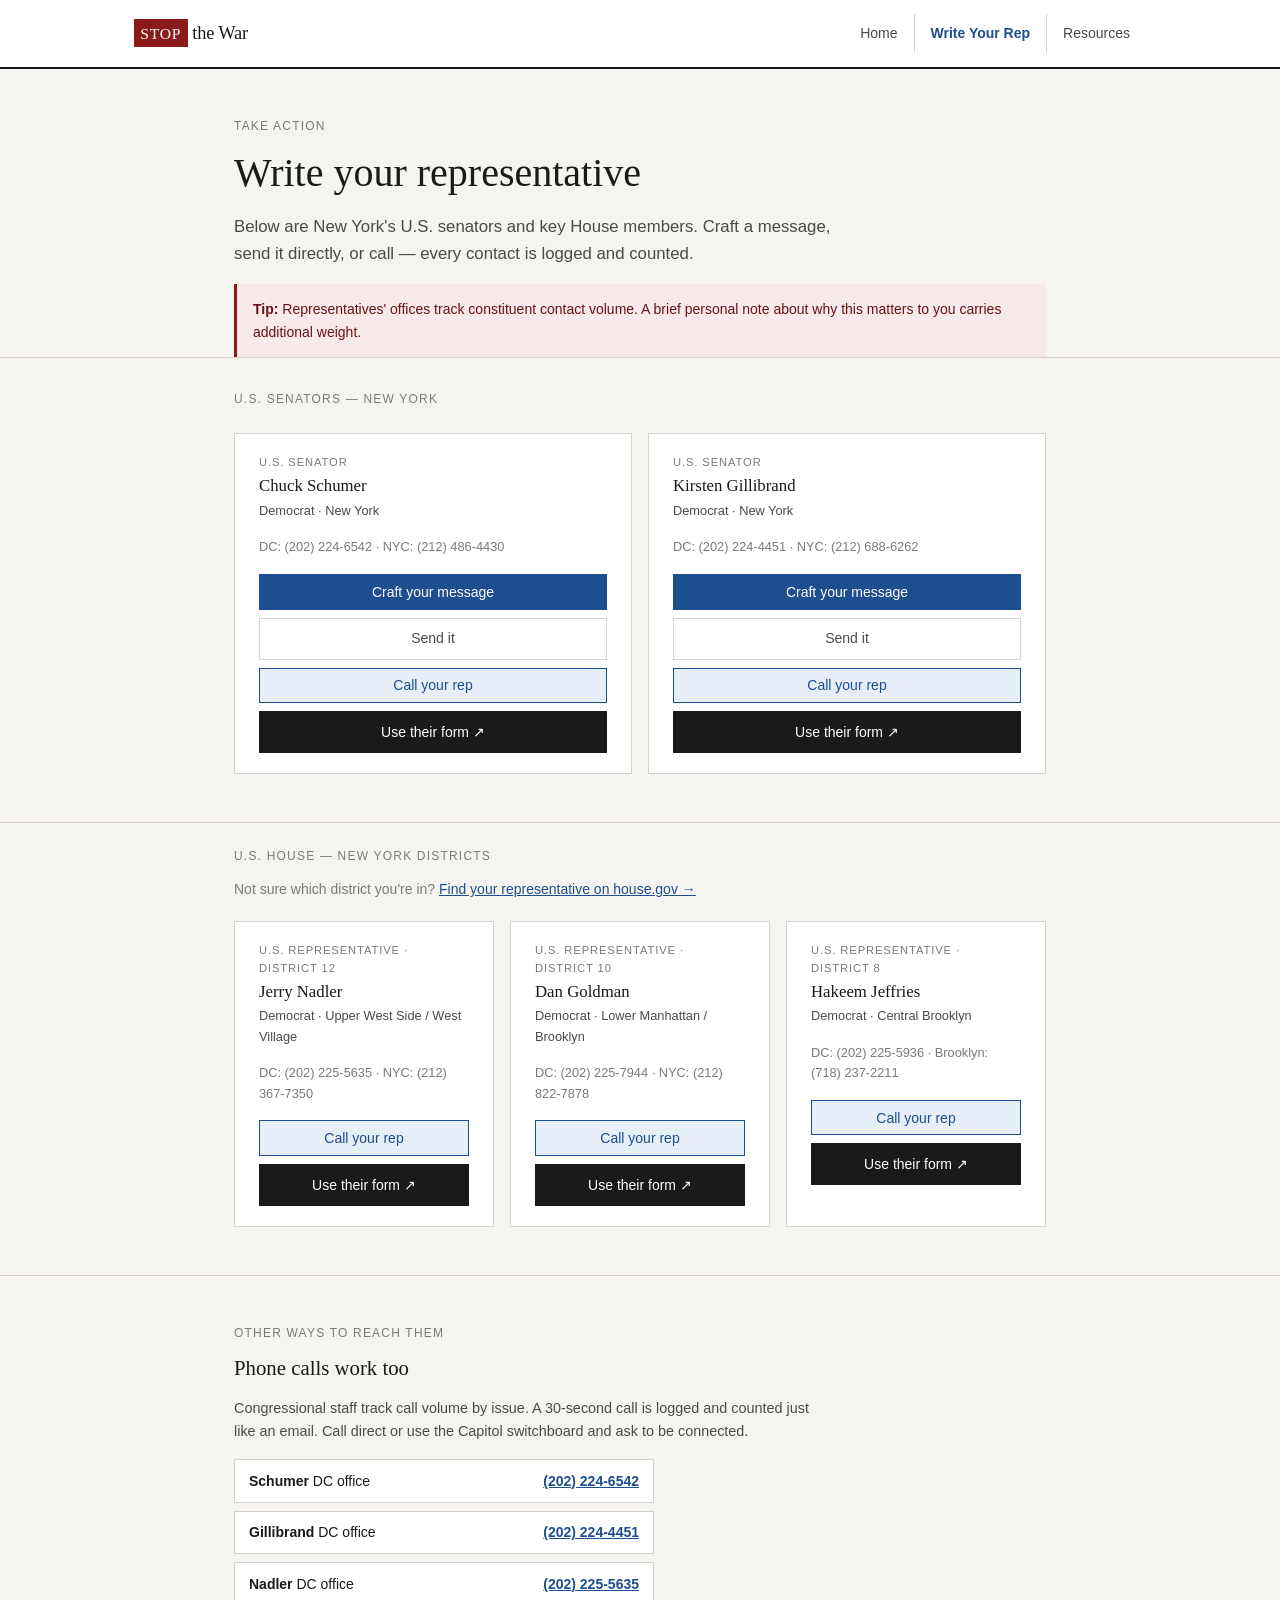
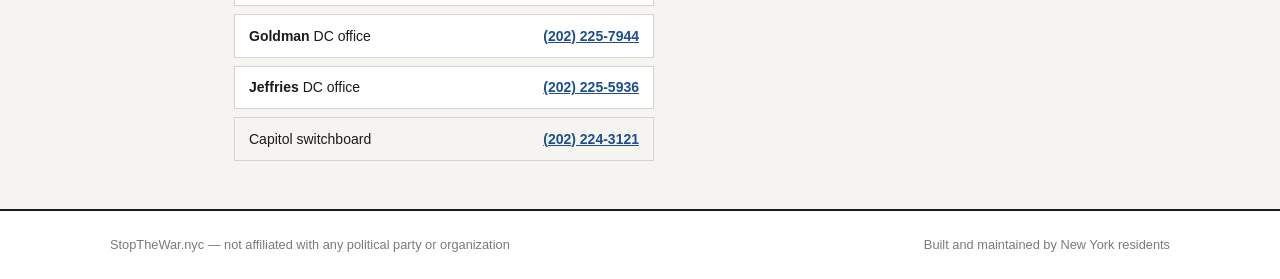
==== email.html @ 2e81ee5d "first commit" ====
<!DOCTYPE html>
<html lang="en">
<head>
  <meta charset="UTF-8">
  <meta name="viewport" content="width=device-width, initial-scale=1.0">
  <title>Write Your Rep — Stop the War</title>
  <meta name="description" content="Contact your New York federal representatives and demand they oppose U.S. military escalation in the Middle East.">
  <link rel="stylesheet" href="css/style.css">
</head>
<body>

<header>
  <div class="nav-inner">
    <a class="site-logo" href="index.html"><span>Stop</span>the War</a>
    <nav>
      <a href="index.html">Home</a>
      <a href="email.html" class="active">Write Your Rep</a>
      <a href="resources.html">Resources</a>
    </nav>
  </div>
</header>

<main>

  <section class="section" style="padding-bottom:0;">
    <div class="wrap">
      <p class="section-label">Take action</p>
      <h1 style="font-size:clamp(1.75rem,4vw,2.5rem);margin-bottom:1rem;">Write your representative</h1>
      <p style="font-size:1.05rem;color:#4a4a47;max-width:600px;">Below are New York's U.S. senators and key House members. Craft a message, send it directly, or call — every contact is logged and counted.</p>
      <div style="background:#f8eaea;border-left:3px solid #8b1a1a;padding:0.875rem 1rem;margin-top:1rem;font-size:0.875rem;color:#6a1313;">
        <strong>Tip:</strong> Representatives' offices track constituent contact volume. A brief personal note about why this matters to you carries additional weight.
      </div>
    </div>
  </section>

  <section class="section" style="padding-top:2rem;">
    <div class="wrap">
      <p class="section-label">U.S. Senators — New York</p>
      <div class="rep-grid">

        <div class="rep-card">
          <p class="rep-card__title">U.S. Senator</p>
          <h3>Chuck Schumer</h3>
          <p class="rep-card__party">Democrat · New York</p>
          <p class="rep-card__phone">DC: (202) 224-6542 · NYC: (212) 486-4430</p>
          <div class="rep-card__actions">
            <button class="btn btn--primary" onclick="openModal('email','senator1')">Craft your message</button>
            <a class="btn btn--outline" data-send-key="senator1" href="#">Send it</a>
            <button class="btn btn--call" onclick="openModal('call','senator1')">Call your rep</button>
            <a class="btn btn--form" href="https://www.schumer.senate.gov/contact/message-chuck" target="_blank" rel="noopener">Use their form</a>
          </div>
        </div>

        <div class="rep-card">
          <p class="rep-card__title">U.S. Senator</p>
          <h3>Kirsten Gillibrand</h3>
          <p class="rep-card__party">Democrat · New York</p>
          <p class="rep-card__phone">DC: (202) 224-4451 · NYC: (212) 688-6262</p>
          <div class="rep-card__actions">
            <button class="btn btn--primary" onclick="openModal('email','senator2')">Craft your message</button>
            <a class="btn btn--outline" data-send-key="senator2" href="#">Send it</a>
            <button class="btn btn--call" onclick="openModal('call','senator2')">Call your rep</button>
            <a class="btn btn--form" href="https://www.gillibrand.senate.gov/contact/email-me/" target="_blank" rel="noopener">Use their form</a>
          </div>
        </div>

      </div>
    </div>
  </section>

  <section class="section" style="padding-top:1.5rem;">
    <div class="wrap">
      <p class="section-label">U.S. House — New York districts</p>
      <p style="font-size:0.875rem;color:#7a7a76;margin-bottom:0;">Not sure which district you're in? <a href="https://www.house.gov/representatives/find-your-representative" target="_blank" rel="noopener">Find your representative on house.gov →</a></p>
      <div class="rep-grid" style="margin-top:1.25rem;">

        <div class="rep-card">
          <p class="rep-card__title">U.S. Representative · District 12</p>
          <h3>Jerry Nadler</h3>
          <p class="rep-card__party">Democrat · Upper West Side / West Village</p>
          <p class="rep-card__phone">DC: (202) 225-5635 · NYC: (212) 367-7350</p>
          <div class="rep-card__actions">
            <!-- TODO: add direct email strategy for House reps -->
            <!-- <button class="btn btn--primary" onclick="openModal('email','nadler')">Craft your message</button> -->
            <button class="btn btn--call" onclick="openModal('call','nadler')">Call your rep</button>
            <a class="btn btn--form" href="https://nadler.house.gov/contact/" target="_blank" rel="noopener">Use their form</a>
          </div>
        </div>

        <div class="rep-card">
          <p class="rep-card__title">U.S. Representative · District 10</p>
          <h3>Dan Goldman</h3>
          <p class="rep-card__party">Democrat · Lower Manhattan / Brooklyn</p>
          <p class="rep-card__phone">DC: (202) 225-7944 · NYC: (212) 822-7878</p>
          <div class="rep-card__actions">
            <!-- TODO: add direct email strategy for House reps -->
            <!-- <button class="btn btn--primary" onclick="openModal('email','goldman')">Craft your message</button> -->
            <button class="btn btn--call" onclick="openModal('call','goldman')">Call your rep</button>
            <a class="btn btn--form" href="https://goldman.house.gov/address_authentication" target="_blank" rel="noopener">Use their form</a>
          </div>
        </div>

        <div class="rep-card">
          <p class="rep-card__title">U.S. Representative · District 8</p>
          <h3>Hakeem Jeffries</h3>
          <p class="rep-card__party">Democrat · Central Brooklyn</p>
          <p class="rep-card__phone">DC: (202) 225-5936 · Brooklyn: (718) 237-2211</p>
          <div class="rep-card__actions">
            <!-- TODO: add direct email strategy for House reps -->
            <!-- <button class="btn btn--primary" onclick="openModal('email','jeffries')">Craft your message</button> -->
            <button class="btn btn--call" onclick="openModal('call','jeffries')">Call your rep</button>
            <a class="btn btn--form" href="https://jeffriesforms.house.gov/contact/" target="_blank" rel="noopener">Use their form</a>
          </div>
        </div>

      </div>
    </div>
  </section>

  <section class="section" style="background:#f5f4f0;border-top:1px solid #d6d4cc;">
    <div class="wrap">
      <p class="section-label">Other ways to reach them</p>
      <h2 style="font-size:1.3rem;margin-bottom:1rem;">Phone calls work too</h2>
      <p style="font-size:0.9rem;color:#4a4a47;max-width:580px;">Congressional staff track call volume by issue. A 30-second call is logged and counted just like an email. Call direct or use the Capitol switchboard and ask to be connected.</p>
      <div style="margin-top:1rem;display:flex;flex-direction:column;gap:0.5rem;max-width:420px;">
        <div style="display:flex;justify-content:space-between;align-items:center;padding:0.6rem 0.875rem;background:#fff;border:1px solid #d6d4cc;font-size:0.875rem;">
          <span><strong>Schumer</strong> DC office</span>
          <a href="tel:+12022246542" style="color:#1d4e8f;font-weight:bold;">(202) 224-6542</a>
        </div>
        <div style="display:flex;justify-content:space-between;align-items:center;padding:0.6rem 0.875rem;background:#fff;border:1px solid #d6d4cc;font-size:0.875rem;">
          <span><strong>Gillibrand</strong> DC office</span>
          <a href="tel:+12022244451" style="color:#1d4e8f;font-weight:bold;">(202) 224-4451</a>
        </div>
        <div style="display:flex;justify-content:space-between;align-items:center;padding:0.6rem 0.875rem;background:#fff;border:1px solid #d6d4cc;font-size:0.875rem;">
          <span><strong>Nadler</strong> DC office</span>
          <a href="tel:+12022255635" style="color:#1d4e8f;font-weight:bold;">(202) 225-5635</a>
        </div>
        <div style="display:flex;justify-content:space-between;align-items:center;padding:0.6rem 0.875rem;background:#fff;border:1px solid #d6d4cc;font-size:0.875rem;">
          <span><strong>Goldman</strong> DC office</span>
          <a href="tel:+12022257944" style="color:#1d4e8f;font-weight:bold;">(202) 225-7944</a>
        </div>
        <div style="display:flex;justify-content:space-between;align-items:center;padding:0.6rem 0.875rem;background:#fff;border:1px solid #d6d4cc;font-size:0.875rem;">
          <span><strong>Jeffries</strong> DC office</span>
          <a href="tel:+12022255936" style="color:#1d4e8f;font-weight:bold;">(202) 225-5936</a>
        </div>
        <div style="display:flex;justify-content:space-between;align-items:center;padding:0.6rem 0.875rem;background:#f5f4f0;border:1px solid #d6d4cc;font-size:0.875rem;">
          <span>Capitol switchboard</span>
          <a href="tel:+12022243121" style="color:#1d4e8f;font-weight:bold;">(202) 224-3121</a>
        </div>
      </div>
    </div>
  </section>

</main>

<!-- ── Shared modal ────────────────────────────────────────────── -->
<div class="modal-backdrop" id="modal" role="dialog" aria-modal="true" aria-labelledby="modal-title">
  <div class="modal">
    <button class="modal__close" onclick="closeModal()" aria-label="Close">×</button>
    <p class="section-label" id="modal-label"></p>
    <h2 id="modal-title"></h2>
    <p style="font-size:0.8rem;color:#7a7a76;margin-bottom:1rem;" id="modal-hint"></p>
    <div class="template-body" id="modal-body"></div>
    <div style="display:flex;gap:0.75rem;flex-wrap:wrap;align-items:center;">
      <button class="copy-btn" onclick="copyModal()">Copy to clipboard</button>
      <span id="copy-confirm" style="font-size:0.8rem;color:#1d4e8f;opacity:0;transition:opacity 0.3s;">Copied!</span>
      <span id="modal-phone-link" style="margin-left:auto;"></span>
    </div>
    <p style="font-size:0.8rem;color:#7a7a76;margin-top:1rem;margin-bottom:0;" id="modal-footer"></p>
  </div>
</div>

<footer>
  <div class="footer-inner">
    <span>StopTheWar.nyc — not affiliated with any political party or organization</span>
    <span>Built and maintained by New York residents</span>
  </div>
</footer>

<script src="js/reps.js"></script>
<script src="js/email.js"></script>

</body>
</html>
---- css/style.css ----
/* ── Reset & base ─────────────────────────────────────────────── */
*, *::before, *::after { box-sizing: border-box; margin: 0; padding: 0; }

:root {
  --ink:       #1a1a18;
  --ink-mid:   #4a4a47;
  --ink-light: #7a7a76;
  --rule:      #d6d4cc;
  --bg:        #f5f4f0;
  --white:     #ffffff;
  --accent:    #1d4e8f;
  --accent-dk: #123566;
  --accent-lt: #e6eef8;
  --warn:      #8b1a1a;
  --warn-lt:   #f8eaea;
  --serif:     'Georgia', 'Times New Roman', serif;
  --sans:      'Helvetica Neue', Helvetica, Arial, sans-serif;
}

html { font-size: 16px; scroll-behavior: smooth; }

body {
  font-family: var(--sans);
  background: var(--bg);
  color: var(--ink);
  line-height: 1.6;
  min-height: 100vh;
  display: flex;
  flex-direction: column;
}

/* ── Typography ───────────────────────────────────────────────── */
h1, h2, h3, h4 { font-family: var(--serif); font-weight: normal; line-height: 1.25; }
h1 { font-size: clamp(2rem, 5vw, 3.25rem); }
h2 { font-size: clamp(1.4rem, 3vw, 2rem); }
h3 { font-size: 1.2rem; }
p  { margin-bottom: 1rem; }
a  { color: var(--accent); }
a:hover { color: var(--accent-dk); }

/* ── Layout ───────────────────────────────────────────────────── */
.wrap { max-width: 860px; margin: 0 auto; padding: 0 1.5rem; }
.wrap--wide { max-width: 1060px; margin: 0 auto; padding: 0 1.5rem; }
main { flex: 1; }

/* ── Header / nav ─────────────────────────────────────────────── */
header {
  background: var(--white);
  border-bottom: 2px solid var(--ink);
  position: sticky;
  top: 0;
  z-index: 100;
}

.nav-inner {
  display: flex;
  align-items: center;
  justify-content: space-between;
  padding: 0.9rem 1.5rem;
  max-width: 1060px;
  margin: 0 auto;
}

.site-logo {
  font-family: var(--serif);
  font-size: 1.15rem;
  font-weight: normal;
  color: var(--ink);
  text-decoration: none;
  letter-spacing: -0.01em;
}

.site-logo span {
  display: inline-block;
  background: var(--warn);
  color: var(--white);
  padding: 0.1em 0.4em;
  margin-right: 0.3em;
  font-size: 0.85em;
  letter-spacing: 0.05em;
  text-transform: uppercase;
}

nav { display: flex; gap: 0; }

nav a {
  font-size: 0.875rem;
  font-weight: normal;
  color: var(--ink-mid);
  text-decoration: none;
  padding: 0.5rem 1rem;
  border-left: 1px solid var(--rule);
  transition: background 0.15s, color 0.15s;
}

nav a:first-child { border-left: none; }
nav a:hover { background: var(--bg); color: var(--ink); }
nav a.active { color: var(--accent); font-weight: bold; }

/* ── Hero ─────────────────────────────────────────────────────── */
.hero {
  background: var(--ink);
  color: var(--white);
  padding: 4rem 1.5rem;
  border-bottom: 4px solid var(--warn);
}

.hero .wrap { display: grid; grid-template-columns: 1fr; gap: 2rem; }

@media (min-width: 640px) {
  .hero .wrap { grid-template-columns: 1fr 1fr; align-items: center; }
}

.hero h1 { color: var(--white); margin-bottom: 1rem; }
.hero p { color: #c8c6be; font-size: 1.05rem; margin-bottom: 0; }

.hero-cta {
  display: inline-block;
  background: var(--warn);
  color: var(--white);
  padding: 0.85rem 1.75rem;
  font-size: 1rem;
  text-decoration: none;
  font-family: var(--sans);
  margin-top: 1.5rem;
  transition: background 0.15s;
}
.hero-cta:hover { background: #6e1414; color: var(--white); }

/* ── Stat strip ───────────────────────────────────────────────── */
.stat-strip {
  background: var(--warn-lt);
  border-bottom: 1px solid #e0c4c4;
  padding: 1.25rem 1.5rem;
}

.stat-strip .wrap--wide {
  display: flex;
  gap: 2.5rem;
  flex-wrap: wrap;
  align-items: center;
}

.stat-item { font-size: 0.875rem; color: var(--warn); }
.stat-item strong { font-size: 1.3rem; display: block; color: var(--warn); }

/* ── Section ──────────────────────────────────────────────────── */
.section { padding: 3rem 0; }
.section + .section { border-top: 1px solid var(--rule); }
.section--accent { background: var(--accent-lt); }

.section-label {
  font-family: var(--sans);
  font-size: 0.75rem;
  letter-spacing: 0.1em;
  text-transform: uppercase;
  color: var(--ink-light);
  margin-bottom: 0.75rem;
}

/* ── Cards ────────────────────────────────────────────────────── */
.card-grid {
  display: grid;
  grid-template-columns: repeat(auto-fit, minmax(220px, 1fr));
  gap: 1.25rem;
  margin-top: 1.5rem;
}

.card {
  background: var(--white);
  border: 1px solid var(--rule);
  padding: 1.5rem;
}

.card h3 { margin-bottom: 0.5rem; }
.card p { font-size: 0.9rem; color: var(--ink-mid); margin-bottom: 0; }

/* ── Rep grid (email page) ────────────────────────────────────── */
.rep-grid {
  display: grid;
  grid-template-columns: repeat(auto-fit, minmax(260px, 1fr));
  gap: 1rem;
  margin-top: 1.5rem;
}

.rep-card {
  background: var(--white);
  border: 1px solid var(--rule);
  padding: 1.25rem 1.5rem;
}

.rep-card__title {
  font-size: 0.7rem;
  text-transform: uppercase;
  letter-spacing: 0.08em;
  color: var(--ink-light);
  margin-bottom: 0.25rem;
}

.rep-card h3 { font-size: 1.05rem; margin-bottom: 0.25rem; }
.rep-card__party {
  font-size: 0.8rem;
  color: var(--ink-mid);
  margin-bottom: 1rem;
}

.rep-card__actions { display: flex; flex-direction: column; gap: 0.5rem; }

.btn {
  display: inline-block;
  padding: 0.55rem 1rem;
  font-size: 0.875rem;
  text-decoration: none;
  cursor: pointer;
  border: 1px solid;
  font-family: var(--sans);
  text-align: center;
  transition: background 0.15s, color 0.15s;
  background: none;
  width: 100%;
}

.btn--primary {
  background: var(--accent);
  border-color: var(--accent);
  color: var(--white);
}
.btn--primary:hover { background: var(--accent-dk); border-color: var(--accent-dk); color: var(--white); }

.btn--outline {
  border-color: var(--rule);
  color: var(--ink-mid);
  background: var(--white);
}
.btn--outline:hover { border-color: var(--ink-mid); color: var(--ink); }

.btn--call {
  border-color: var(--accent);
  background: var(--accent-lt);
  color: var(--accent);
}
.btn--call:hover { background: #c8d9f0; }

.btn--form {
  background: var(--ink);
  border-color: var(--ink);
  color: var(--white);
}
.btn--form::after { content: ' ↗'; font-style: normal; }
.btn--form:hover { background: var(--ink-mid); border-color: var(--ink-mid); color: var(--white); }

/* ── Template modal ───────────────────────────────────────────── */
.modal-backdrop {
  display: none;
  position: fixed;
  inset: 0;
  background: rgba(0,0,0,0.55);
  z-index: 200;
  align-items: center;
  justify-content: center;
  padding: 1rem;
}
.modal-backdrop.open { display: flex; }

.modal {
  background: var(--white);
  width: 100%;
  max-width: 640px;
  max-height: 90vh;
  overflow-y: auto;
  padding: 2rem;
  position: relative;
}

.modal h2 { margin-bottom: 1rem; font-size: 1.3rem; }

.modal__close {
  position: absolute;
  top: 1rem;
  right: 1rem;
  background: none;
  border: none;
  font-size: 1.4rem;
  cursor: pointer;
  color: var(--ink-mid);
  line-height: 1;
}

.template-body {
  background: var(--bg);
  border: 1px solid var(--rule);
  padding: 1.25rem;
  font-size: 0.875rem;
  line-height: 1.7;
  white-space: pre-wrap;
  font-family: var(--sans);
  margin-bottom: 1rem;
}

.copy-btn {
  background: var(--accent);
  color: var(--white);
  border: none;
  padding: 0.6rem 1.25rem;
  font-size: 0.875rem;
  cursor: pointer;
  font-family: var(--sans);
  transition: background 0.15s;
}
.copy-btn:hover { background: var(--accent-dk); }

/* ── Resources page ───────────────────────────────────────────── */
.resource-list { list-style: none; margin-top: 1.25rem; }
.resource-list li {
  padding: 1rem 0;
  border-bottom: 1px solid var(--rule);
  display: flex;
  gap: 1rem;
  align-items: flex-start;
}
.resource-list li:last-child { border-bottom: none; }
.resource-tag {
  flex-shrink: 0;
  font-size: 0.7rem;
  text-transform: uppercase;
  letter-spacing: 0.07em;
  padding: 0.2em 0.6em;
  background: var(--accent-lt);
  color: var(--accent-dk);
  margin-top: 0.15rem;
}
.resource-list a { font-size: 0.95rem; }
.resource-list p { font-size: 0.85rem; color: var(--ink-mid); margin-top: 0.2rem; margin-bottom: 0; }

/* ── Footer ───────────────────────────────────────────────────── */
footer {
  border-top: 2px solid var(--ink);
  background: var(--white);
  padding: 1.5rem;
  font-size: 0.8rem;
  color: var(--ink-light);
}

.footer-inner {
  max-width: 1060px;
  margin: 0 auto;
  display: flex;
  justify-content: space-between;
  align-items: center;
  flex-wrap: wrap;
  gap: 0.5rem;
}

/* ── Utility ──────────────────────────────────────────────────── */
.text-warn { color: var(--warn); }
.mt-1 { margin-top: 1rem; }
.mt-2 { margin-top: 2rem; }
.mb-0 { margin-bottom: 0; }
.sr-only { position: absolute; width: 1px; height: 1px; padding: 0; margin: -1px; overflow: hidden; clip: rect(0,0,0,0); border: 0; }

/* Added for email.html rep cards */
.rep-card__phone {
  font-size: 0.8rem;
  color: var(--ink-light);
  margin-bottom: 1rem;
}
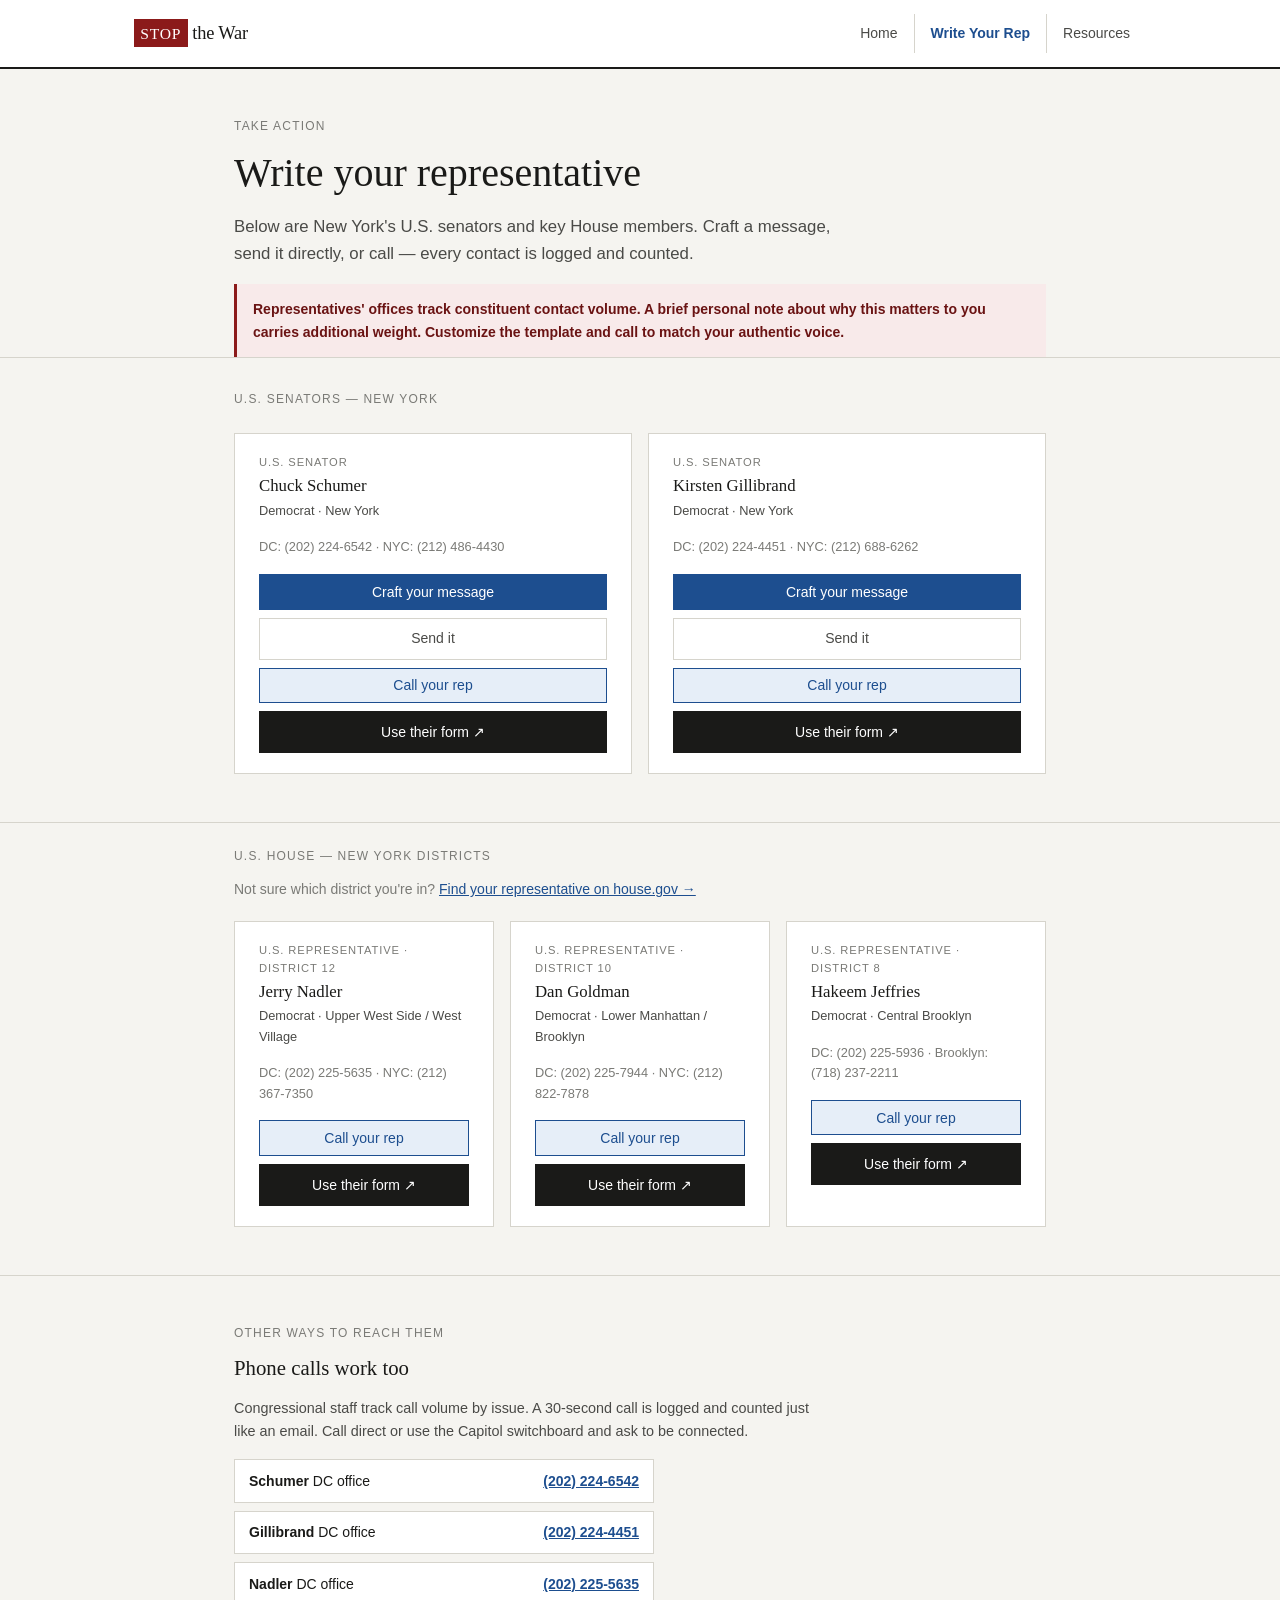
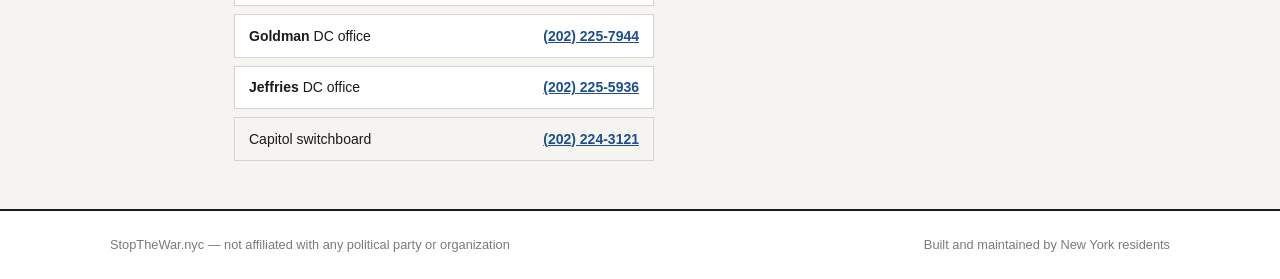
==== commit c4fda8fa: "update email file with a tip" ====
--- a/email.html
+++ b/email.html
@@ -28,7 +28,7 @@
       <h1 style="font-size:clamp(1.75rem,4vw,2.5rem);margin-bottom:1rem;">Write your representative</h1>
       <p style="font-size:1.05rem;color:#4a4a47;max-width:600px;">Below are New York's U.S. senators and key House members. Craft a message, send it directly, or call — every contact is logged and counted.</p>
       <div style="background:#f8eaea;border-left:3px solid #8b1a1a;padding:0.875rem 1rem;margin-top:1rem;font-size:0.875rem;color:#6a1313;">
-        <strong>Tip:</strong> Representatives' offices track constituent contact volume. A brief personal note about why this matters to you carries additional weight.
+        <strong>Representatives' offices track constituent contact volume. A brief personal note about why this matters to you carries additional weight. Customize the template and call to match your authentic voice.</strong>
       </div>
     </div>
   </section>
--- a/css/style.css
+++ b/css/style.css
@@ -363,4 +363,4 @@
   font-size: 0.8rem;
   color: var(--ink-light);
   margin-bottom: 1rem;
-}
+}
